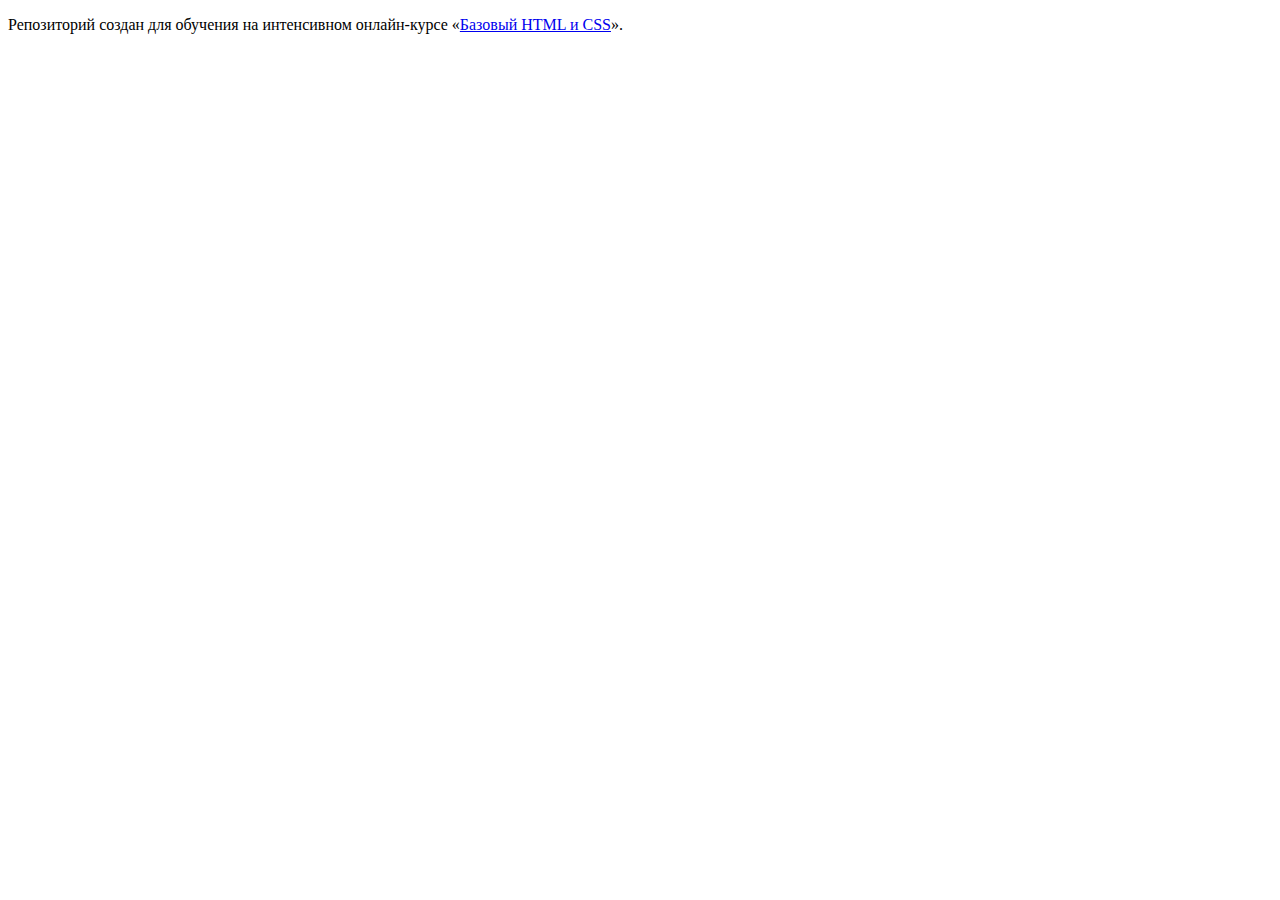
==== index.html @ 6d08044f ":hatching_chick:" ====
<!DOCTYPE html>
<html lang="ru">
  <head>
    <meta charset="utf-8">
    <title>HTML Academy: Барбершоп</title>
  </head>
  <body>

    <p>Репозиторий создан для обучения на интенсивном онлайн‑курсе «<a href="https://htmlacademy.ru/intensive">Базовый HTML и CSS</a>».</p>

  </body>
</html>
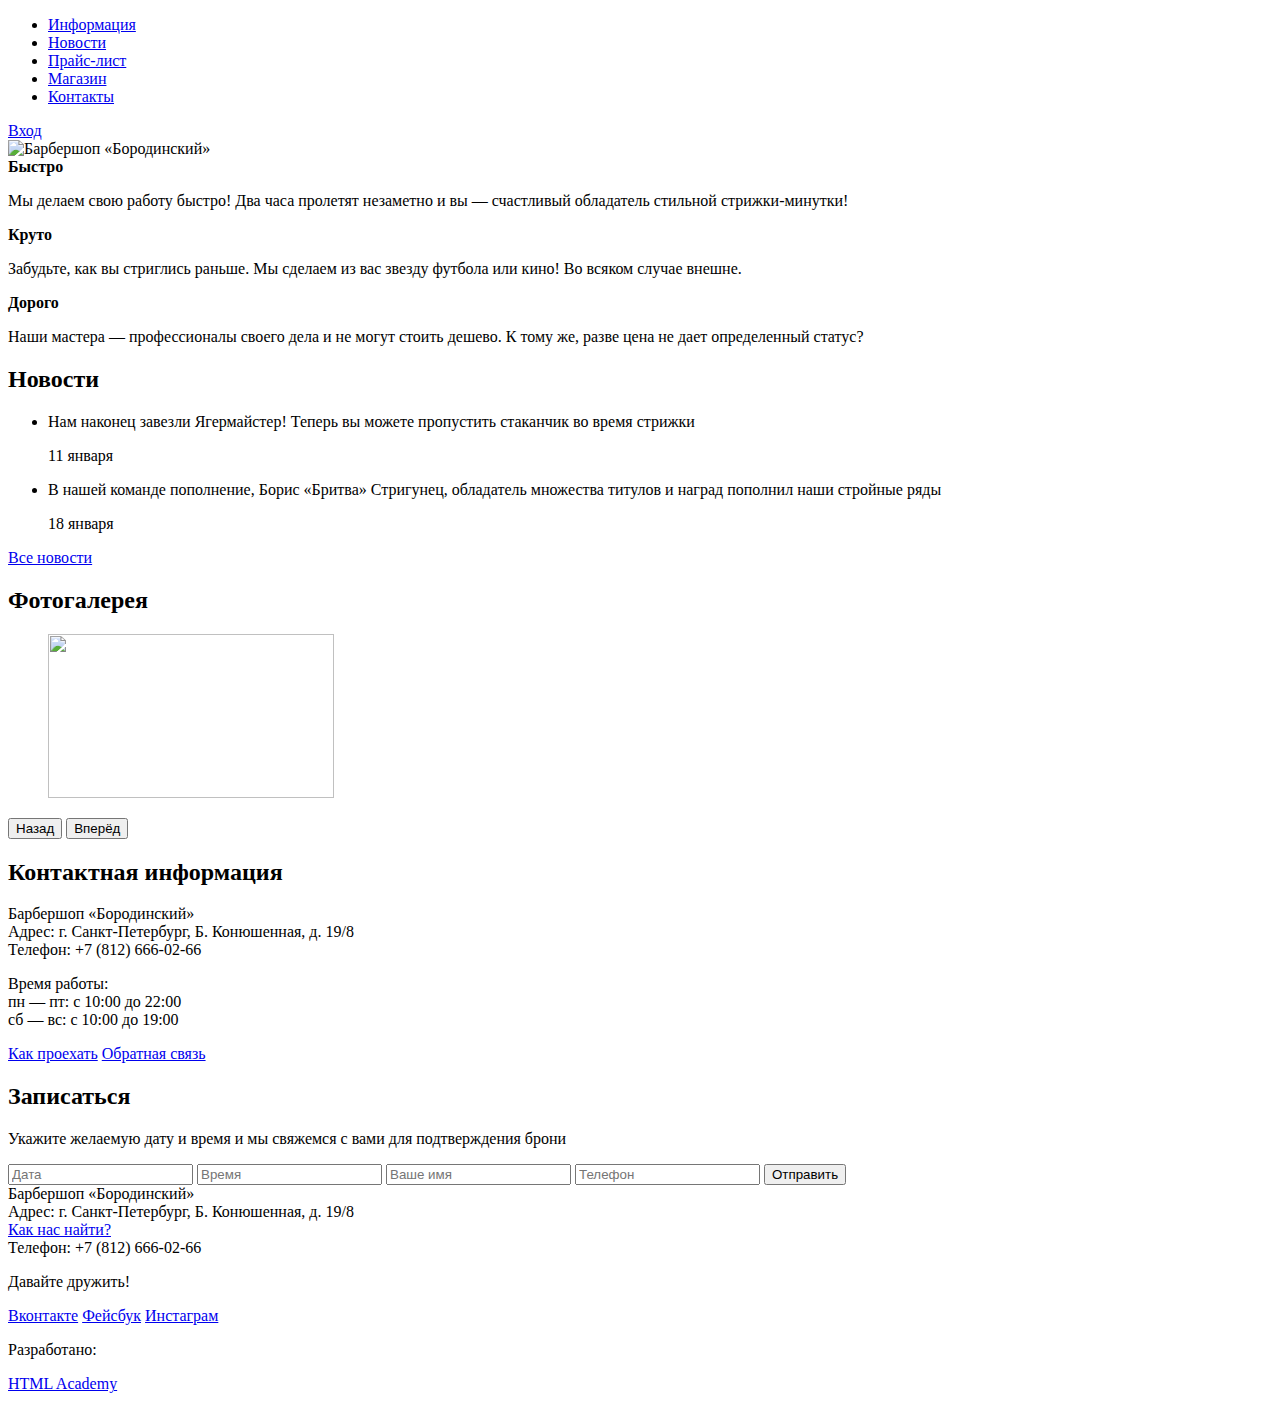
==== commit ec95c3ef: "Вставила код главной страницы" ====
--- a/index.html
+++ b/index.html
@@ -2,11 +2,127 @@
 <html lang="ru">
   <head>
     <meta charset="utf-8">
-    <title>HTML Academy: Барбершоп</title>
+    <title>Барбершоп «Бородинский»</title>
   </head>
   <body>
-
-    <p>Репозиторий создан для обучения на интенсивном онлайн‑курсе «<a href="https://htmlacademy.ru/intensive">Базовый HTML и CSS</a>».</p>
-
+    <header class="main-header">
+      <div class="container">
+        <nav class="main-navigation">
+          <ul>
+            <li>
+              <a href="#">Информация</a>
+            </li>
+            <li>
+              <a href="#">Новости</a>
+            </li>
+            <li>
+              <a href="#">Прайс-лист</a>
+            </li>
+            <li>
+              <a href="#">Магазин</a>
+            </li>
+            <li>
+              <a href="#">Контакты</a>
+            </li>
+          </ul>
+        </nav>
+        <div class="user-block">
+          <a class="login" href="#">Вход</a>
+        </div>
+      </div>
+    </header>
+    <main class="container">
+      <div class="index-logo">
+        <img src="img/index-logo.png" width="368" height="204" alt="Барбершоп «Бородинский»">
+      </div>
+      <section class="features">
+        <div class="features-item">
+          <b class="features-name">Быстро</b>
+          <p>Мы делаем свою работу быстро! Два часа пролетят незаметно и вы — счастливый обладатель стильной стрижки-минутки!</p>
+        </div>
+        <div class="features-item">
+          <b class="features-name">Круто</b>
+          <p>Забудьте, как вы стриглись раньше. Мы сделаем из вас звезду футбола или кино! Во всяком случае внешне.</p>
+        </div>
+        <div class="features-item">
+          <b class="features-name">Дорого</b>
+          <p>Наши мастера — профессионалы своего дела и не могут стоить дешево. К тому же, разве цена не дает определенный статус?</p>
+        </div>
+      </section>
+      <div class="index-content">
+        <div class="index-content-left">
+          <h2 class="index-content-title">Новости</h2>
+          <ul class="news-preview">
+            <li>
+              <p>Нам наконец завезли Ягермайстер! Теперь вы можете пропустить стаканчик во время стрижки</p>
+              <time datetime="2016-01-11">11 января</time>
+            </li>
+            <li>
+              <p>В нашей команде пополнение, Борис «Бритва» Стригунец, обладатель множества титулов и наград пополнил наши стройные ряды</p>
+              <time datetime="2016-01-18">18 января</time>
+            </li>
+          </ul>
+          <a class="btn" href="#">Все новости</a>
+        </div>
+        <div class="index-content-right">
+          <h2 class="index-content-title">Фотогалерея</h2>
+          <div class="gallery">
+            <figure class="gallery-content">
+              <img src="img/photo-1.jpg" width="286" height="164" alt="">
+            </figure>
+            <button class="btn gallery-prev">Назад</button>
+            <button class="btn gallery-next">Вперёд</button>
+          </div>
+        </div>
+      </div>
+      <div class="index-content">
+        <div class="index-content-left">
+          <h2 class="index-content-title">Контактная информация</h2>
+          <p>
+            Барбершоп «Бородинский»<br>
+            Адрес: г. Санкт-Петербург, Б. Конюшенная, д. 19/8<br>
+            Телефон: +7 (812) 666-02-66
+          </p>
+          <p>
+            Время работы:<br>
+            пн — пт: с 10:00 до 22:00<br>
+            сб — вс: с 10:00 до 19:00
+          </p>
+          <a class="btn" href="#">Как проехать</a>
+          <a class="btn" href="#">Обратная связь</a>
+        </div>
+        <div class="index-content-right">
+          <h2 class="index-content-title">Записаться</h2>
+          <p>Укажите желаемую дату и время и мы свяжемся с вами для подтверждения брони</p>
+          <form class="appointment-form" action="https://echo.htmlacademy.ru" method="post">
+            <input type="text" name="date" value="" placeholder="Дата">
+            <input type="text" name="time" value="" placeholder="Время">
+            <input type="text" name="name" value="" placeholder="Ваше имя">
+            <input type="tel" name="phone" value="" placeholder="Телефон">
+            <button class="btn" type="submit">Отправить</button>
+          </form>
+        </div>
+      </div>
+    </main>
+    <footer class="main-footer">
+      <div class="container">
+        <section class="footer-contacts">
+          Барбершоп «Бородинский»<br>
+          Адрес: г. Санкт-Петербург, Б. Конюшенная, д. 19/8<br>
+          <a href="#">Как нас найти?</a><br>
+          Телефон: +7 (812) 666-02-66
+        </section>
+        <section class="footer-social">
+          <p>Давайте дружить!</p>
+          <a class="social-btn social-btn-vk" href="#">Вконтакте</a>
+          <a class="social-btn social-btn-fb" href="#">Фейсбук</a>
+          <a class="social-btn social-btn-inst" href="#">Инстаграм</a>
+        </section>
+        <section class="footer-copyright">
+          <p>Разработано:</p>
+          <a class="btn" href="https://htmlacademy.ru">HTML Academy</a>
+        </section>
+      </div>
+    </footer>
   </body>
-</html>
+</html>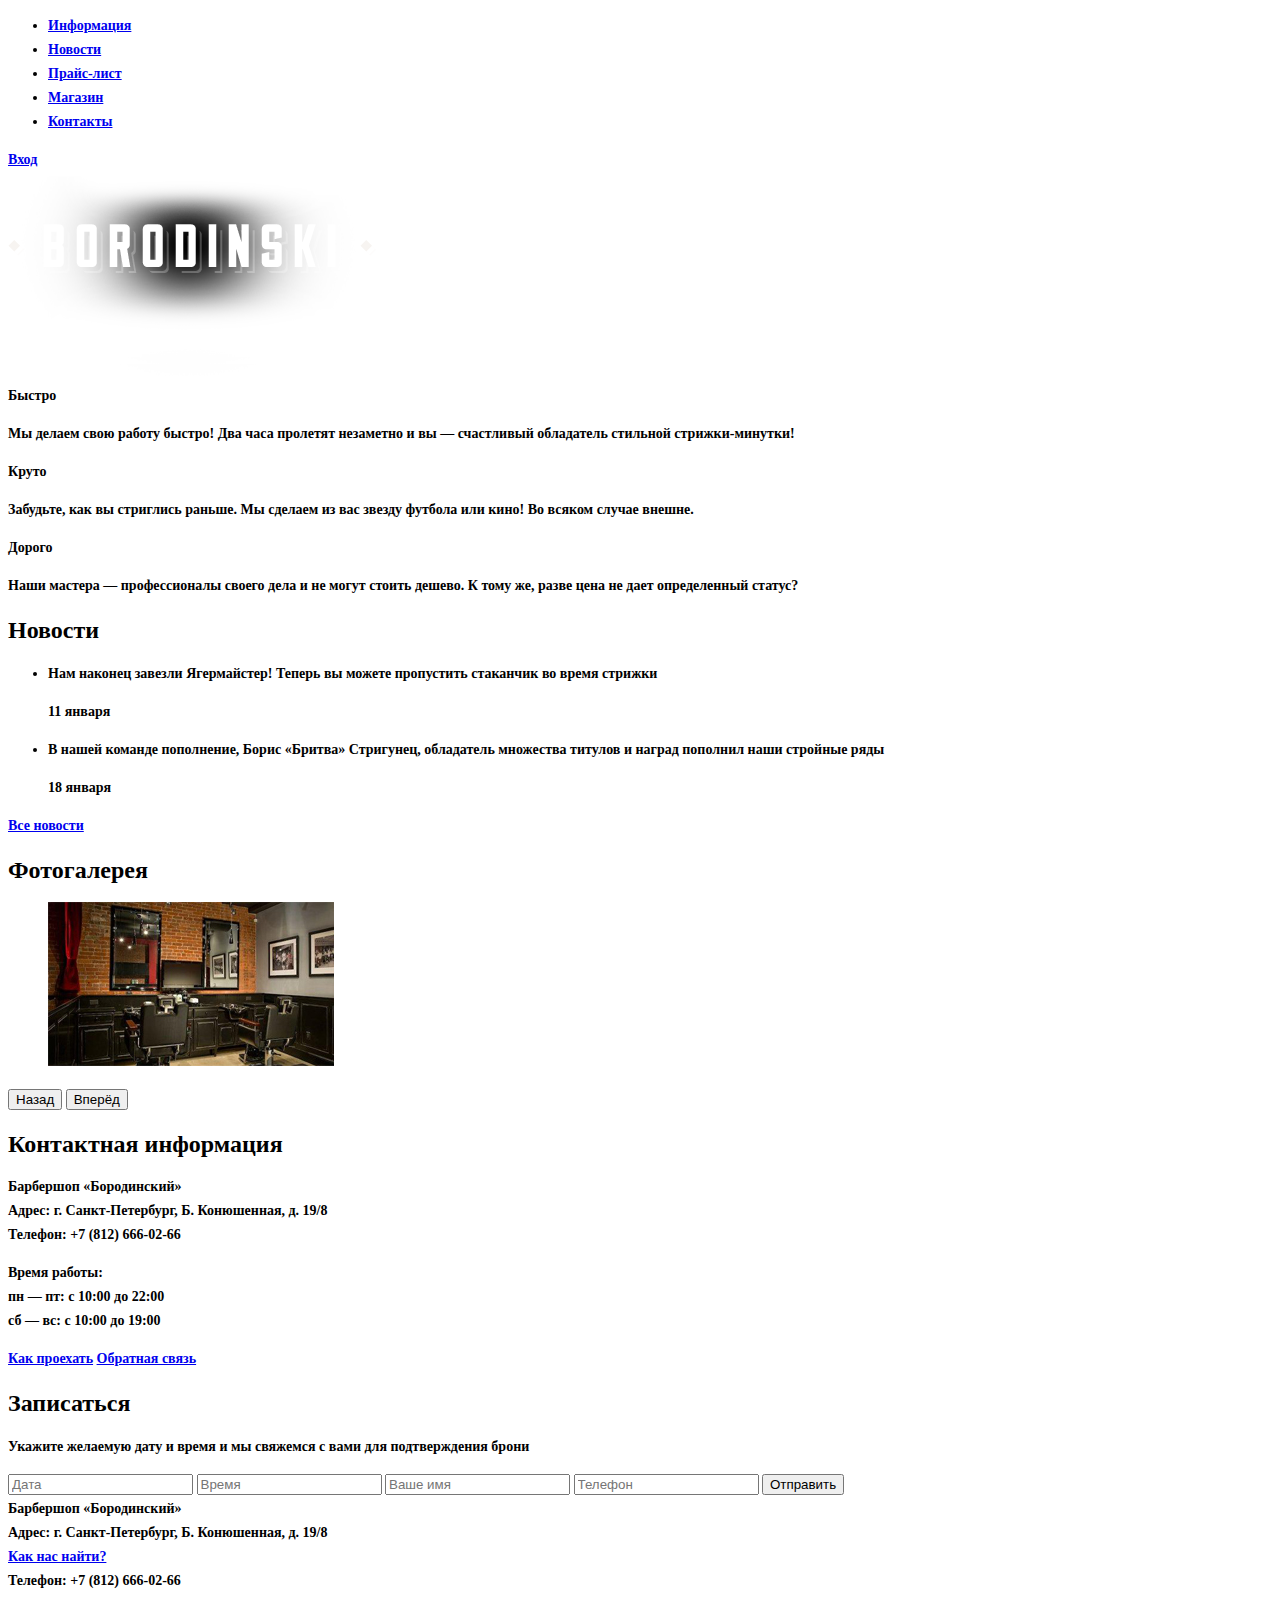
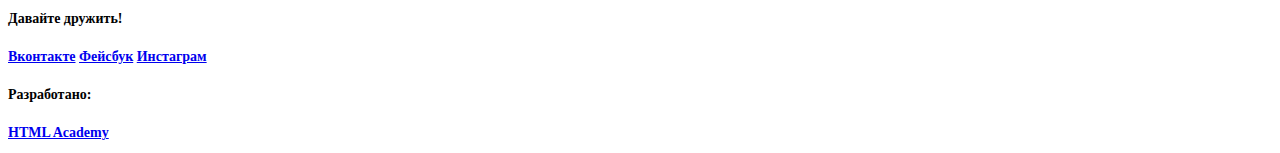
==== commit 6cd9da46: "Добавила графику и подключила css" ====
--- a/index.html
+++ b/index.html
@@ -3,6 +3,7 @@
   <head>
     <meta charset="utf-8">
     <title>Барбершоп «Бородинский»</title>
+    <link href="css/style.css" rel="stylesheet">
   </head>
   <body>
     <header class="main-header">
@@ -33,7 +34,7 @@
     </header>
     <main class="container">
       <div class="index-logo">
-        <img src="img/index-logo.png" width="368" height="204" alt="Барбершоп «Бородинский»">
+        <img src="img/img-index-logo.png" width="368" height="204" alt="Барбершоп «Бородинский»">
       </div>
       <section class="features">
         <div class="features-item">
@@ -68,7 +69,7 @@
           <h2 class="index-content-title">Фотогалерея</h2>
           <div class="gallery">
             <figure class="gallery-content">
-              <img src="img/photo-1.jpg" width="286" height="164" alt="">
+              <img src="img/img-index-gallery.jpg" width="286" height="164" alt="">
             </figure>
             <button class="btn gallery-prev">Назад</button>
             <button class="btn gallery-next">Вперёд</button>
--- a/css/style.css
+++ b/css/style.css
@@ -0,0 +1,15 @@
+body {
+  font-size: 14px;
+  font-family: "PT Sans Narrow Bold";
+  color: #000000;
+  line-height: 24px;
+  font-weight: bold;
+}
+
+h1 {
+  font-size: 30px;
+}
+
+h2 {
+  font-size: 24px;
+}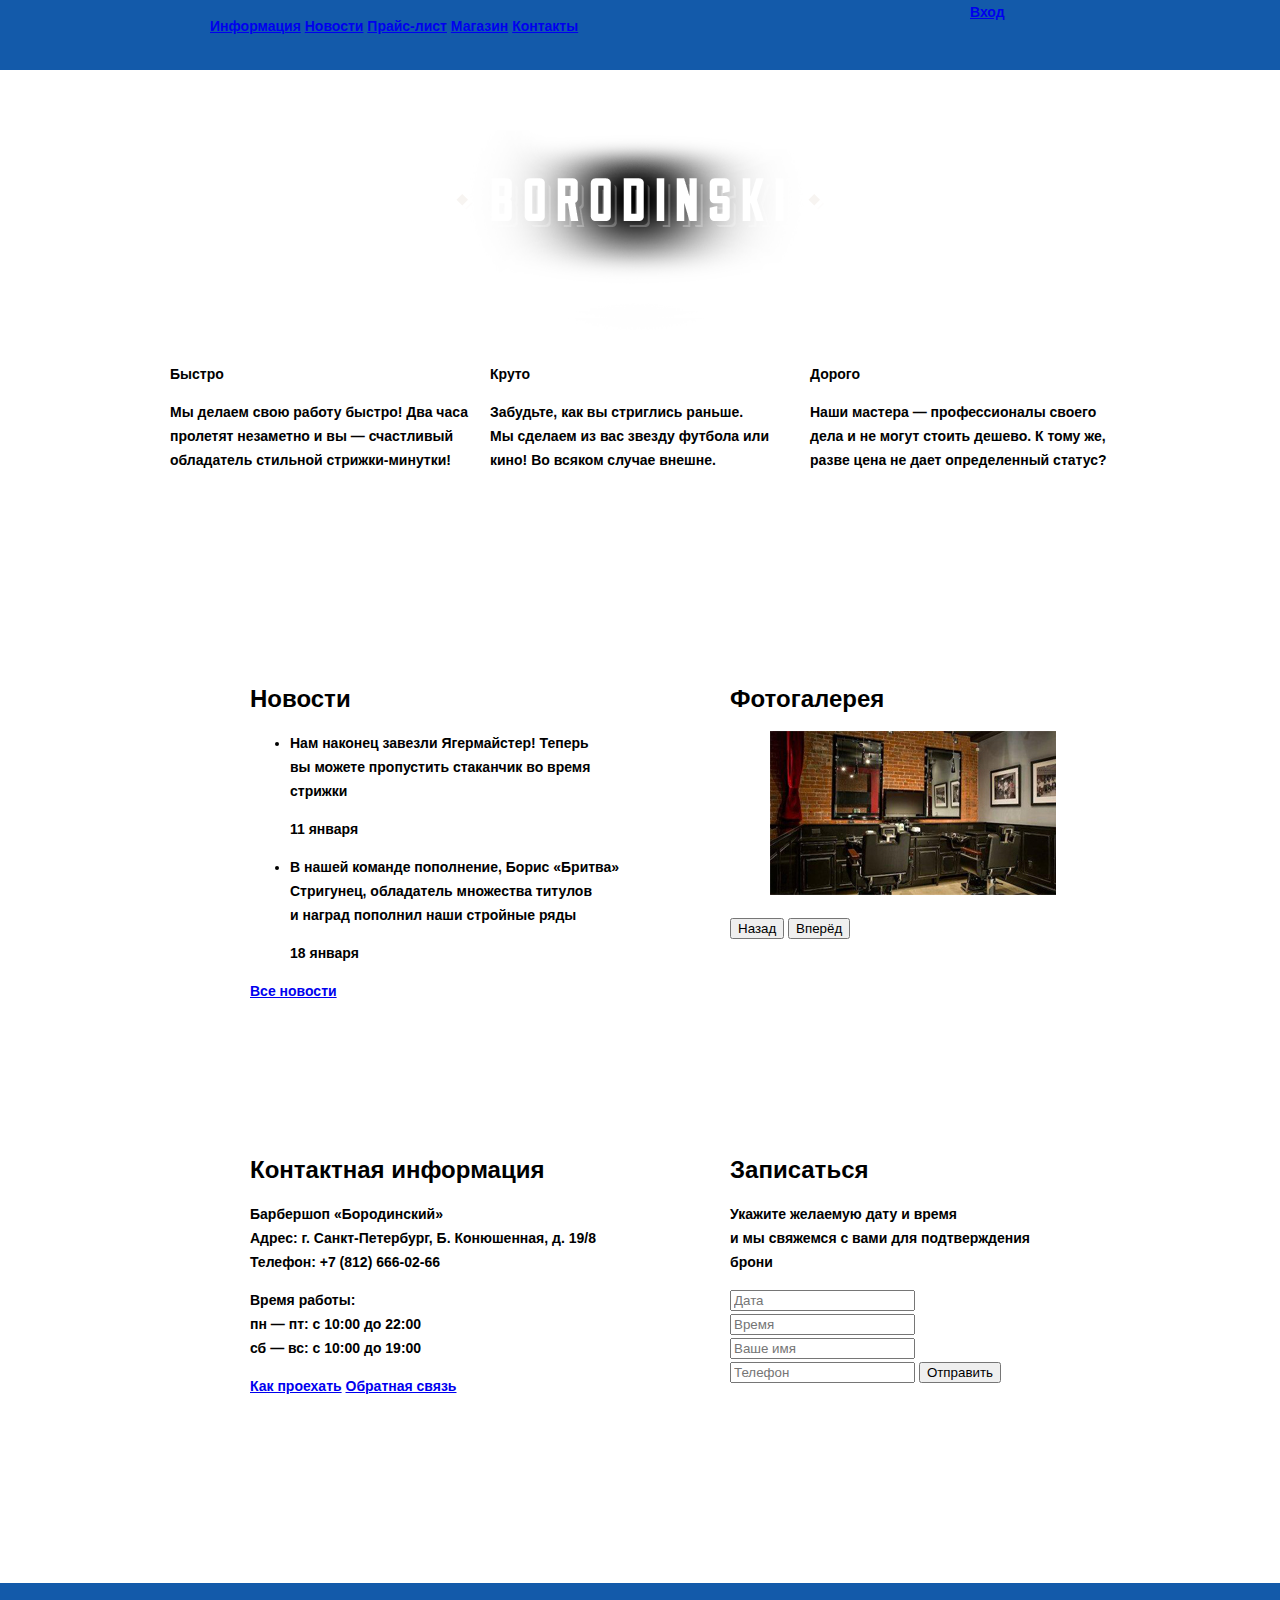
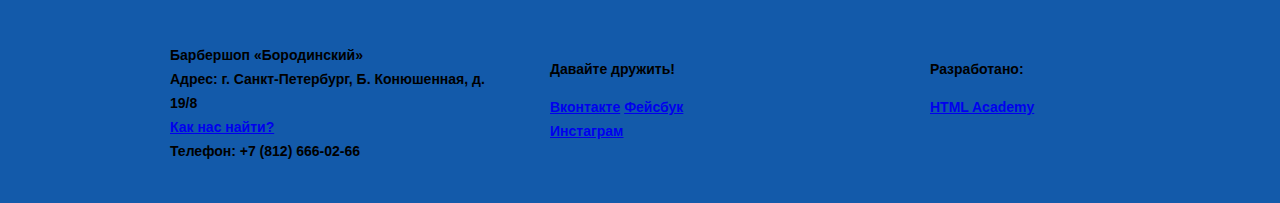
==== commit fab92ddb: "Сделала сетку" ====
--- a/index.html
+++ b/index.html
@@ -7,7 +7,7 @@
   </head>
   <body>
     <header class="main-header">
-      <div class="container">
+      <div class="container clearfix">
         <nav class="main-navigation">
           <ul>
             <li>
@@ -36,7 +36,7 @@
       <div class="index-logo">
         <img src="img/img-index-logo.png" width="368" height="204" alt="Барбершоп «Бородинский»">
       </div>
-      <section class="features">
+      <section class="features clearfix">
         <div class="features-item">
           <b class="features-name">Быстро</b>
           <p>Мы делаем свою работу быстро! Два часа пролетят незаметно и вы — счастливый обладатель стильной стрижки-минутки!</p>
@@ -50,7 +50,7 @@
           <p>Наши мастера — профессионалы своего дела и не могут стоить дешево. К тому же, разве цена не дает определенный статус?</p>
         </div>
       </section>
-      <div class="index-content">
+      <div class="index-content clearfix">
         <div class="index-content-left">
           <h2 class="index-content-title">Новости</h2>
           <ul class="news-preview">
@@ -76,7 +76,7 @@
           </div>
         </div>
       </div>
-      <div class="index-content">
+      <div class="index-content clearfix">
         <div class="index-content-left">
           <h2 class="index-content-title">Контактная информация</h2>
           <p>
@@ -106,7 +106,7 @@
       </div>
     </main>
     <footer class="main-footer">
-      <div class="container">
+      <div class="container clearfix">
         <section class="footer-contacts">
           Барбершоп «Бородинский»<br>
           Адрес: г. Санкт-Петербург, Б. Конюшенная, д. 19/8<br>
--- a/css/style.css
+++ b/css/style.css
@@ -1,6 +1,6 @@
 body {
   font-size: 14px;
-  font-family: "PT Sans Narrow Bold";
+  font-family: "PT Sans Narrow", Arial, Helvetica, sans-serif;
   color: #000000;
   line-height: 24px;
   font-weight: bold;
@@ -8,8 +8,247 @@
 
 h1 {
   font-size: 30px;
+  margin-bottom: 25px;
+  background: #135aaa;
+  line-height: 32px;
 }
 
 h2 {
   font-size: 24px;
+}
+
+html,
+body {
+  min-width: 1122px;/*Откуда это значение*-1122*/
+  min-height: 1160px;/*Почему? - 1750px*/
+  margin: 0;
+  padding: 0;
+}
+
+.clearfix::after {
+  content: "";
+  display: table;
+  clear: both;
+}
+
+.container {
+  width: 940px;
+  margin: 0 auto;
+  padding: 0 10px;
+}
+
+.main-header {
+  margin-bottom: 56px;
+  background: #135aaa;
+}
+
+.main-navigation {
+  float: left;
+  width: 780px;
+
+    /* Только для оформления сетки */
+  min-height: 70px;
+}
+
+.main-navigation li {
+  display: inline-block;
+  vertical-align: top;
+}
+
+.user-block {
+  float: right;
+  width: 140px;
+
+    /* Только для оформления сетки */
+  min-height: 70px;
+}
+
+.index-logo {
+  width: 368px;
+  min-height: 204px;
+  margin-right: auto;
+  margin-left: auto;
+  margin-bottom: 25px;
+}
+
+.features {
+  margin-bottom: 80px;
+}
+
+.features-item {
+  float: left;
+  width: 300px;
+  margin-right: 20px;
+
+  /* Только для оформления сетки */
+  min-height: 175px;
+}
+
+.features-item:last-child {
+  margin-right: 0;
+}
+
+.index-content {
+  margin-bottom: 35px;
+  padding: 50px 80px;
+}
+
+.index-content-left {
+  float: left;
+  width: 380px;
+
+  /* Только для оформления сетки */
+  min-height: 330px;
+}
+
+.index-content-right {
+  float: right;
+  width: 300px;
+
+  /* Только для оформления сетки */
+  min-height: 330px;
+}
+
+.main-footer,
+.footer {
+  margin-top: 65px; /*?*/
+  padding-top: 60px;
+  padding-bottom: 40px;
+  background: #135aaa;
+}
+
+.footer {
+  margin-top: 50px;
+}
+
+.footer-contacts {
+  float: left;
+  width: 320px;
+  margin-right: 60px;
+
+  /* Только для оформления сетки */
+  min-height: 90px;
+}
+
+.footer-social {
+  float: left;
+  width: 180px;
+
+  /* Только для оформления сетки */
+  min-height: 90px;
+}
+
+.footer-copyright {
+  float: right;
+  width: 180px;
+
+  /* Только для оформления сетки */
+  min-height: 90px;
+}
+
+.catalog-filter {
+  float: left;
+  width: 220px;
+  margin-right: 20px;
+  background: #a3c3e6;
+
+  /* Только для оформления сетки */
+  min-height: 590px;
+}
+
+.catalog  {
+  float:right;
+  width: 700px;
+  background: #a3c3e6;
+
+  /* Только для оформления сетки */
+  min-height: 590px;
+}
+
+.catalog-item {
+  float:left;
+  width: 220px;
+  margin-right: 20px;
+  margin-bottom: 20px;
+  background: #135aaa;
+
+  /* Только для оформления сетки */
+  min-height: 287px;
+}
+
+.catalog-item:nth-child(3n) {
+  margin-right: 0;
+}
+
+.catalog-item:nth-child(4),
+.catalog-item:nth-child(5),
+.catalog-item:nth-child(6) {
+  margin-bottom: 45px;
+}
+
+.paginator {
+  background: #135aaa;
+  clear:both;
+  margin-left:240px;
+}
+
+.breadcrumbs  {
+  margin-bottom: 55px;
+  width: 630px;
+  background: #135aaa;
+
+  /* Только для оформления сетки */
+  min-height: 16px;
+}
+
+.breadcrumbs  li {
+  display: inline-block;
+}
+
+.item-gallery {
+  float:left;
+  width: 460px;
+  background: #135aaa;
+  margin-right: 80px;
+
+  /* Только для оформления сетки */
+  min-height: 670px;
+}
+
+.item-information {
+  float:right;
+  width: 400px;
+  background: #135aaa;
+
+  /* Только для оформления сетки */
+  min-height: 670px;
+}
+
+.gallery-main {
+  margin-bottom: 10px;
+}
+
+.gallery-image {
+    float:left;
+    width: 140px;
+    margin-right: 20px;
+}
+
+.gallery-image:last-child {
+    margin-right: 0px;
+}
+
+.item-availability,
+.item-article  {
+  float: left;
+  width: 180px;
+  margin-right: 40px;
+  margin-bottom: 40px;
+  margin-top: 24px;
+  min-height: 16px;
+  background: #e9d3c0;
+}
+
+.item-article {
+  margin-right: 0px;
 }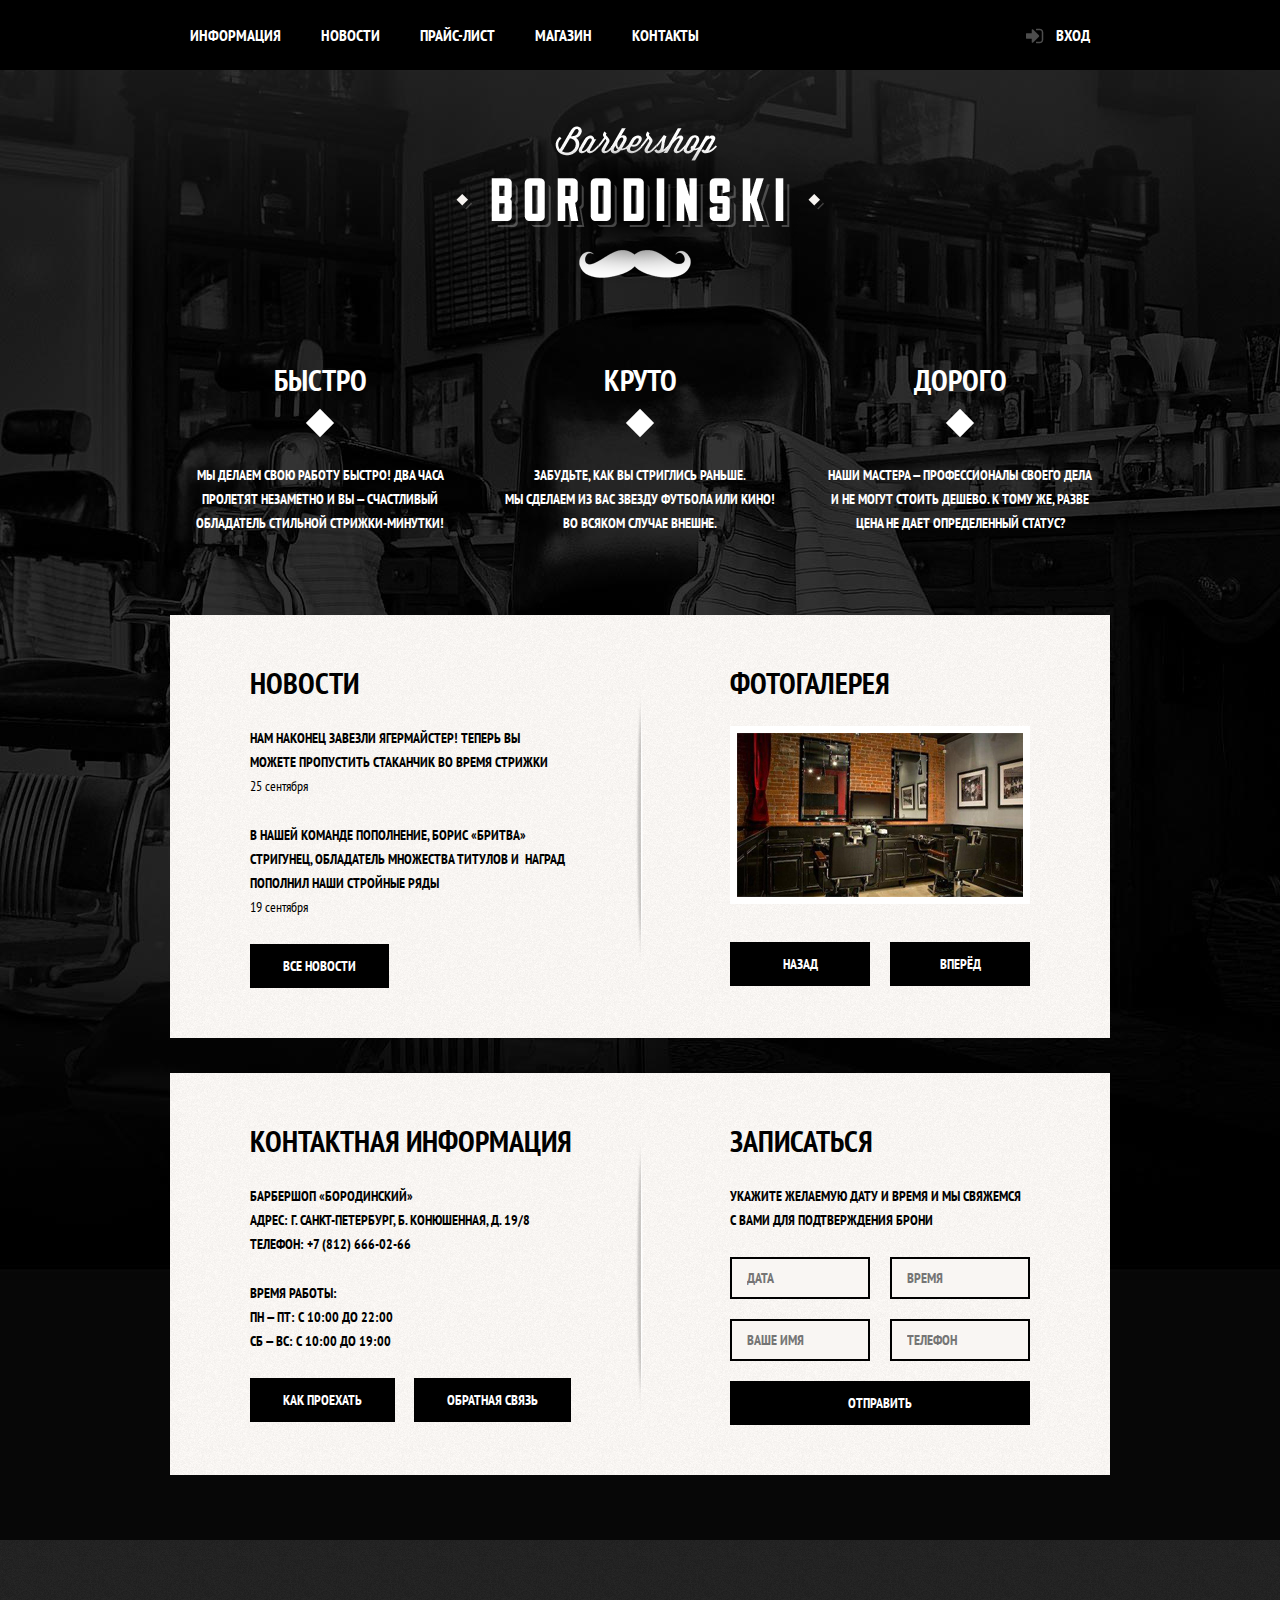
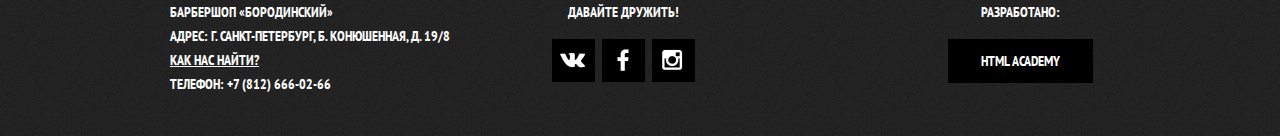
==== commit 924b9898: "Сверстала декоративные элементы" ====
--- a/index.html
+++ b/index.html
@@ -3,9 +3,11 @@
   <head>
     <meta charset="utf-8">
     <title>Барбершоп «Бородинский»</title>
-    <link href="css/style.css" rel="stylesheet">
+    <link rel="stylesheet" href="css/normalize.css">
+    <link rel="stylesheet" href="css/style.css">
+    <link rel="stylesheet" href="https://fonts.googleapis.com/css?family=PT+Sans+Narrow:400,700&amp;subset=latin,cyrillic">
   </head>
-  <body>
+  <body class="index-body">
     <header class="main-header">
       <div class="container clearfix">
         <nav class="main-navigation">
@@ -55,12 +57,13 @@
           <h2 class="index-content-title">Новости</h2>
           <ul class="news-preview">
             <li>
-              <p>Нам наконец завезли Ягермайстер! Теперь вы можете пропустить стаканчик во время стрижки</p>
-              <time datetime="2016-01-11">11 января</time>
+              <p>Нам наконец завезли Ягермайстер! Теперь вы  можете пропустить стаканчик во время стрижки</p>
+              <time datetime="2016-09-25">25 сентября</time>
+              </p>
             </li>
             <li>
-              <p>В нашей команде пополнение, Борис «Бритва» Стригунец, обладатель множества титулов и наград пополнил наши стройные ряды</p>
-              <time datetime="2016-01-18">18 января</time>
+              <p>В нашей команде пополнение, Борис «Бритва» Стригунец, обладатель множества титулов и   наград пополнил наши стройные ряды</p>
+              <time datetime="2016-09-19">19 сентября</time>
             </li>
           </ul>
           <a class="btn" href="#">Все новости</a>
--- a/css/style.css
+++ b/css/style.css
@@ -1,28 +1,21 @@
+/* Оформление главной страницы*/
 body {
   font-size: 14px;
   font-family: "PT Sans Narrow", Arial, Helvetica, sans-serif;
   color: #000000;
   line-height: 24px;
-  font-weight: bold;
-}
-
-h1 {
-  font-size: 30px;
-  margin-bottom: 25px;
-  background: #135aaa;
-  line-height: 32px;
-}
-
-h2 {
-  font-size: 24px;
-}
-
-html,
-body {
-  min-width: 1122px;/*Откуда это значение*-1122*/
-  min-height: 1160px;/*Почему? - 1750px*/
-  margin: 0;
-  padding: 0;
+  font-weight: 700;
+  min-width: 960px;
+  text-transform: uppercase;
+  color: #ffffff;
+}
+
+.index-body {
+  background: #000000 url("../img/bg-index.jpg") no-repeat center top;
+}
+
+.other-body {
+  background: #f8f5f2 url("../img/bg-index-content.png") repeat;
 }
 
 .clearfix::after {
@@ -39,36 +32,106 @@
 
 .main-header {
   margin-bottom: 56px;
-  background: #135aaa;
-}
-
-.main-navigation {
+  color: #ffffff;
+  background-color: #000000;
+}
+
+.main-navigation a,
+.navigation a {
+  display: block;
+  padding: 25px 20px;
+  color: #ffffff;
+  text-decoration: none;
+}
+
+.main-navigation a:hover,
+.navigation a:hover {
+  background: #242424;
+}
+
+.active-page {
+  position: relative;
+}
+
+.active-page::after {
+  content: "";
+  position: absolute;
+  width: 58px;
+  height: 4px;
+  background: #ffffff;
+  bottom: 0;
+  left: 20%;
+ }
+
+.main-navigation ul,
+.navigation ul {
+  margin: 0;
+  padding: 0;
+  list-style: none;
+  font-size: 0;
+}
+
+.main-navigation,
+.navigation  {
   float: left;
   width: 780px;
-
-    /* Только для оформления сетки */
-  min-height: 70px;
-}
-
-.main-navigation li {
+}
+
+.main-navigation li,
+.navigation li {
   display: inline-block;
   vertical-align: top;
+  font-size: 16px;
+  line-height: 20px;
 }
 
 .user-block {
   float: right;
-  width: 140px;
-
-    /* Только для оформления сетки */
-  min-height: 70px;
+  max-width: 140px;
+}
+
+.login {
+  position: relative;
+  display: inline-block;
+  vertical-align: top;
+  padding: 25px 20px;
+  padding-left: 50px;
+  font-size: 16px;
+  line-height: 20px;
+  color: #ffffff;
+  text-decoration: none;
+}
+
+.login:hover {
+  background-color: #242424;
+}
+
+.login::before {
+  content: "";
+  position: absolute;
+  top: 28px;
+  left: 20px;
+  width: 18px;
+  height: 18px;
+  background: transparent url("../img/sprite.png") no-repeat;
+  background-position: -10px -280px;
+  opacity: 0.3;
+}
+
+.login:hover::before {
+  opacity: 1;
 }
 
 .index-logo {
   width: 368px;
   min-height: 204px;
-  margin-right: auto;
-  margin-left: auto;
+  margin: 0 auto;
   margin-bottom: 25px;
+}
+
+.index-logo img {
+  width: 368px;
+  height: 204px;
 }
 
 .features {
@@ -79,176 +142,654 @@
   float: left;
   width: 300px;
   margin-right: 20px;
-
-  /* Только для оформления сетки */
-  min-height: 175px;
+  text-align: center;
+}
+
+.features-name {
+  font-size: 30px;
+  line-height: 36px;
+  display: block;
+  margin-bottom: 30px;
+  padding-bottom: 35px;
+  position: relative;
+}
+
+.features-name::after {
+  content: "";
+  display: block;
+  width: 20px;
+  height: 20px;
+  background-color: #ffffff;
+  position: absolute;
+  bottom: 0;
+  left: 50%;
+  margin-left: -10px;
+  transform: rotate(45deg);
 }
 
 .features-item:last-child {
   margin-right: 0;
+}
+
+.features-item p {
+  margin: 10px;
+  margin-bottom: 0;
 }
 
 .index-content {
   margin-bottom: 35px;
   padding: 50px 80px;
+  background: url("../img/img-index-conrentshadow.png") no-repeat center,
+  #fcf9f6 url("../img/bg-index-content.png") repeat;
+  color: #000000;
 }
 
 .index-content-left {
   float: left;
   width: 380px;
-
-  /* Только для оформления сетки */
-  min-height: 330px;
 }
 
 .index-content-right {
   float: right;
   width: 300px;
-
-  /* Только для оформления сетки */
-  min-height: 330px;
+}
+
+.index-content-title {
+  font-size: 30px;
+  line-height: 36px;
+  margin: 0;
+  margin-bottom: 25px;
+}
+
+.index-content p {
+  margin: 0;
+  margin-bottom: 25px;
+}
+
+.news-preview {
+  margin: 0;
+  padding: 0;
+  padding-right: 63px;
+  list-style: none;
+}
+
+.news-preview li {
+  margin-bottom: 25px;
+}
+
+.news-preview p {
+  margin-bottom: 0;
+}
+
+.news-preview time {
+  text-transform: none;
+  font-weight: 400;
+}
+
+.btn {
+  background-color: #000000;
+  border: none;
+  outline: none;
+  cursor: pointer;
+  text-transform: uppercase;
+  text-decoration: none;
+  font-weight: 700;
+  font-size: 14px;
+  line-height: 24px;
+  font-family: "PT Sans Narrow", "Arial", sans-serif;
+  color: #ffffff;
+  display: inline-block;
+  vertical-align: top;
+  text-align: center;
+  padding: 10px 33px;
+  margin-right: 16px;
+}
+
+.btn:hover,
+.btn:active {
+  background-color: #663d15;
+}
+
+.btn:disabled {
+  cursor: default;
+  opacity: 0.5;
+}
+
+.btn:disabled:hover {
+  background-color: #000000;
+}
+
+.gallery {
+  position: relative;
+  height: 260px;
+}
+
+.gallery-content {
+  height: 164px;
+  margin: 0;
+  border: 7px solid #ffffff;
+  background-color: #cccccc;
+}
+
+.gallery-content img {
+  width: 286px;
+  height: 164px;
+}
+
+.gallery .btn {
+  position: absolute;
+  bottom: 0;
+
+  width: 140px;
+  margin: 0;
+}
+
+.gallery-prev {
+  left: 0;
+}
+
+.gallery-next {
+  right: 0;
+}
+
+.appointment-form input {
+  background-color: #f9f6f3;
+  border: 2px solid #000000;
+  outline: none;
+  font-size: 14px;
+  line-height: 24px;
+  font: inherit;
+  color: inherit;
+  text-transform: inherit;
+  width: 106px;
+  padding: 7px 15px;
+  float: left;
+  margin-right: 20px;
+  margin-bottom: 20px;
+}
+
+.appointment-form input:focus {
+  border: 2px solid #663d15;
+}
+
+.appointment-form input:nth-child(2n) {
+  margin-right: 0;
+}
+
+.appointment-form .btn {
+  clear: both;
+  width: 100%;
 }
 
 .main-footer,
 .footer {
-  margin-top: 65px; /*?*/
+  margin-top: 65px;
   padding-top: 60px;
   padding-bottom: 40px;
-  background: #135aaa;
-}
-
-.footer {
-  margin-top: 50px;
+  background: #000000 url("../img/bg-footer.jpg") repeat;
+  color: #ffffff;
 }
 
 .footer-contacts {
   float: left;
   width: 320px;
   margin-right: 60px;
-
-  /* Только для оформления сетки */
-  min-height: 90px;
+}
+
+.footer-contacts a {
+  color: #ffffff;
 }
 
 .footer-social {
   float: left;
-  width: 180px;
-
-  /* Только для оформления сетки */
-  min-height: 90px;
+  max-width: 180px;
+  text-align: center;
 }
 
 .footer-copyright {
+  text-align: center;
   float: right;
   width: 180px;
-
-  /* Только для оформления сетки */
-  min-height: 90px;
-}
+}
+
+.footer-copyright p {
+  margin: 0;
+  margin-bottom: 15px;
+}
+
+.footer-copyright .btn {
+  margin-right: 0;
+}
+
+.footer-copyright .btn:hover {
+  color: #000000;
+
+  background-color: #ffffff;
+}
+
+.footer-social p {
+  margin: 0;
+  margin-bottom: 15px;
+}
+
+.social-btn {
+  display: inline-block;
+  width: 43px;
+  height: 43px;
+  margin: 0 2px;
+
+  font-size: 0;
+  vertical-align: top;
+  text-decoration: none;
+
+  background: #000000 url("../img/sprite.png") no-repeat center;
+
+  transition:
+  background-position 0.5s,
+  background-color 0.5s;
+}
+
+.social-btn:hover {
+  background-color: #ffffff;
+}
+
+.social-btn-vk {
+  background-position: -2px -195px;
+}
+
+.social-btn-fb {
+  background-position: 5px -32px;
+}
+
+.social-btn-inst {
+  background-position: 0px -116px;
+}
+
+.social-btn-vk:hover {
+  background-position: -2px -230px;
+}
+
+.social-btn-fb:hover {
+  background-position: 5px -75px;
+}
+
+.social-btn-inst:hover {
+  background-position: 0px -157px;
+}
+/* Оформление страницы barbershop-item*/
+
+.main-header img {
+  width: 111px;
+  height: 24px;
+  float:left;
+  padding-left: 20px;
+  padding-top: 20px;
+  padding-bottom: 25px;
+  padding-left: 10px;
+  margin-right: 20px;
+  background: #000000;
+
+}
+
+.navigation {
+   width: 620px;
+}
+
+h1 {
+  font-size: 30px;
+  margin-bottom: 25px;
+  color: #000000;
+  line-height: 32px;
+}
+
+h2 {
+  font-size: 24px;
+}
+
+
+.breadcrumbs  {
+  color: #000000;
+  margin: 0;
+  padding: 0;
+  list-style: none;
+  margin-bottom: 55px;
+}
+
+.breadcrumbs li {
+  display: inline-block;
+  vertical-align: top;
+}
+
+
+.breadcrumbs a {
+  display: block;
+  color: #000000;
+  text-decoration: none;
+  padding-right: 40px;
+  position: relative;
+}
+
+.breadcrumbs a::after {
+  content: "";
+  display: block;
+  width: 10px;
+  height: 10px;
+  background-color: #000000;
+  position: absolute;
+  right: 0;
+  bottom: 30%;
+  margin-right: 15px;
+  transform: rotate(45deg);
+}
+
+.active-item {
+  color: #aba9a7;
+}
+
+.item-gallery {
+  float:left;
+  width: 460px;
+  padding: 0px;
+}
+
+.item-information {
+  float:right;
+  width: 400px;
+  color: #000000;
+  position: relative;
+}
+
+.gallery-main {
+  margin-bottom: 20px;
+  width: 460px;
+  height: 500px;
+  box-shadow: 0 0 15px 3px rgba(0, 0, 0, 0.2);
+}
+
+.gallery-other {
+  font-size: 0px;
+}
+
+.gallery-image {
+  width: 140px;
+  margin-right: 20px;
+  margin-bottom: 0px;
+  box-shadow: 0 0 15px 3px rgba(0, 0, 0, 0.2);
+}
+
+.gallery-image:last-child {
+    margin-right: 0px;
+}
+
+.item-information .item-price {
+  padding: 0;
+  padding-left: 10px;
+  margin-bottom: 55px;
+}
+
+.item-availability {
+  width: 180px;
+  margin-bottom: 30px;
+  margin-top: 20px;
+  padding-left: 10px;
+}
+
+.item-article {
+  position: absolute;
+  top: 20px;
+  right:0;
+  color: #aeaeae;
+}
+
+.item-information h2,
+.item-information p {
+  padding-left: 10px;
+  padding-right: 10px;
+  margin-bottom: 30px;
+}
+
+.item-information ul {
+  list-style: none;
+  font-size: 0;
+  margin: 0;
+  padding: 0;
+}
+
+.item-information li {
+  font-size: 14px;
+  font-family: "PT Sans Narrow", Arial, Helvetica, sans-serif;
+  color: #000000;
+  line-height: 24px;
+  font-weight: 700;
+  margin-bottom: 5px;
+  padding-left: 30px;
+  position: relative;
+}
+
+.item-information li::before {
+  content: "";
+  width: 10px;
+  height: 10px;
+  background: #000000;
+  position: absolute;
+  left: 10px;
+  top: 5px;
+  transform: rotate(45deg);
+}
+
+.footer {
+  margin-top: 50px;
+}
+
+/* Оформление страницы barbershop-shop*/
 
 .catalog-filter {
   float: left;
   width: 220px;
   margin-right: 20px;
-  background: #a3c3e6;
-
-  /* Только для оформления сетки */
-  min-height: 590px;
+  color: #000000;
 }
 
 .catalog  {
   float:right;
   width: 700px;
-  background: #a3c3e6;
-
-  /* Только для оформления сетки */
-  min-height: 590px;
+  font-size: 0px;
+  line-height: normal;
 }
 
 .catalog-item {
-  float:left;
+  display: inline-block;
+  vertical-align: top;
   width: 220px;
   margin-right: 20px;
   margin-bottom: 20px;
-  background: #135aaa;
-
-  /* Только для оформления сетки */
-  min-height: 287px;
+  background: #ffffff;
+  font-size: 0px;
+  box-shadow: 0 0 15px 3px rgba(0, 0, 0, 0.2);
 }
 
 .catalog-item:nth-child(3n) {
-  margin-right: 0;
-}
-
-.catalog-item:nth-child(4),
-.catalog-item:nth-child(5),
-.catalog-item:nth-child(6) {
-  margin-bottom: 45px;
+   margin-right: 0px;
+ }
+
+.catalog-image {
+  font-size: 0px;
+  margin:0;
+  padding: 0;
+  width: 220px;
+  height: 165px;
+}
+
+.catalog-title {
+  text-decoration: none;
+  color: #000000;
+  margin-left:15px;
+  margin-top: 15px;
+  font-weight: 700;
+  font-size: 14px;
+  font-family: "PT Sans Narrow", "Arial", sans-serif;
+  display: inline-block;
+  line-height: 18px;
+}
+
+.item-price {
+  padding:15px;
+  font-size: 0px;
+}
+
+ .price {
+  background-color: #e5e5e5;
+  text-transform: uppercase;
+  text-decoration: none;
+  font-weight: 700;
+  font-size: 14px;
+  line-height: 24px;
+  font-family: "PT Sans Narrow", "Arial", sans-serif;
+  color: #000000;
+  display: inline-block;
+  vertical-align:top;
+  text-align: center;
+  padding: 10px 0;
+  width: 110px;
+}
+
+.buy {
+  margin-right: 0px;
+  padding: 10px 19px;
 }
 
 .paginator {
-  background: #135aaa;
-  clear:both;
-  margin-left:240px;
-}
-
-.breadcrumbs  {
-  margin-bottom: 55px;
-  width: 630px;
-  background: #135aaa;
-
-  /* Только для оформления сетки */
-  min-height: 16px;
-}
-
-.breadcrumbs  li {
-  display: inline-block;
-}
-
-.item-gallery {
-  float:left;
-  width: 460px;
-  background: #135aaa;
-  margin-right: 80px;
-
-  /* Только для оформления сетки */
-  min-height: 670px;
-}
-
-.item-information {
-  float:right;
-  width: 400px;
-  background: #135aaa;
-
-  /* Только для оформления сетки */
-  min-height: 670px;
-}
-
-.gallery-main {
+  margin-top: 25px;
+  margin-bottom: 0px;
+  font-size: 14px;
+}
+
+.paginator a {
+  display: inline-block;
+  background: #000000;
+  color: #ffffff;
+  padding: 10px 16px;
+  font-weight: 700;
+  font-size: 14px;
+  line-height: 24px;
+  font-family: "PT Sans Narrow", "Arial", sans-serif;
+  text-decoration: none;
+  margin-right: 5px;
+}
+
+.paginator a.current-page {
+  background: #ffffff;
+  color: #000000;
+}
+
+.paginator a:hover {
+  background-color: #663d15
+}
+
+.paginator a.current-page:hover {
+  background: #ffffff;
+}
+fieldset {
+  margin-bottom: 30px;
+  border:none;
+}
+
+legend {
+  font-size: 24px;
+  line-height: 29px;
+  margin-bottom: 25px;
+
+}
+
+input[type="checkbox"] {
+  display: none;
+}
+
+input[type="checkbox"] + label {
+  display: block;
+  padding-left: 40px;
+  line-height: 24px;
   margin-bottom: 10px;
-}
-
-.gallery-image {
-    float:left;
-    width: 140px;
-    margin-right: 20px;
-}
-
-.gallery-image:last-child {
-    margin-right: 0px;
-}
-
-.item-availability,
-.item-article  {
-  float: left;
-  width: 180px;
-  margin-right: 40px;
-  margin-bottom: 40px;
-  margin-top: 24px;
-  min-height: 16px;
-  background: #e9d3c0;
-}
-
-.item-article {
-  margin-right: 0px;
-}+  position: relative;
+  cursor: pointer;
+}
+
+input[type="radio"] {
+  display: none;
+}
+
+input[type="radio"] + label {
+  display: block;
+  padding-left: 40px;
+  line-height: 24px;
+  margin-bottom: 10px;
+  position: relative;
+  cursor: pointer;
+}
+
+input[type="checkbox"] + label::before {
+  content: "";
+  display: block;
+  width: 16px;
+  height: 16px;
+  border: 2px solid #000000;
+  background: #f8f5f2 ;
+  position: absolute;
+  top:0;
+  left: 0;
+ }
+
+input[type="checkbox"]:checked + label::after {
+  content: "";
+  display: block;
+  width: 12px;
+  height: 12px;
+  background: #000000 ;
+  position: absolute;
+  top: 4px;
+  left: 4px;
+  background: url("../img/sprite.png") no-repeat;
+  background-position: -10px -10px;
+}
+
+
+input[type="radio"] + label::before {
+  content: "";
+  display: block;
+  width: 16px;
+  height: 16px;
+  border-radius: 50%;
+  border: 2px solid #000000;
+  background: #f8f5f2;
+  position: absolute;
+  top:0;
+  left: 0;
+ }
+
+input[type="radio"]:checked + label::after {
+  content: "";
+  display: block;
+  width: 8px;
+  height: 8px;
+  background: #000000;
+  border-radius: 50%;
+  position: absolute;
+  top: 6px;
+  left: 6px;
+}
+
+input[type="checkbox"] + label:hover {
+  color: #663d15;
+ }
+
+input[type="radio"] + label:hover {
+  color: #663d15;
+ }
+
+ input[type="checkbox"] + label:disabled:hover {
+  color: #807f7d;
+ }
+
+ input[type="radio"] + label:disabled:hover {
+  color: #807f7d;
+ }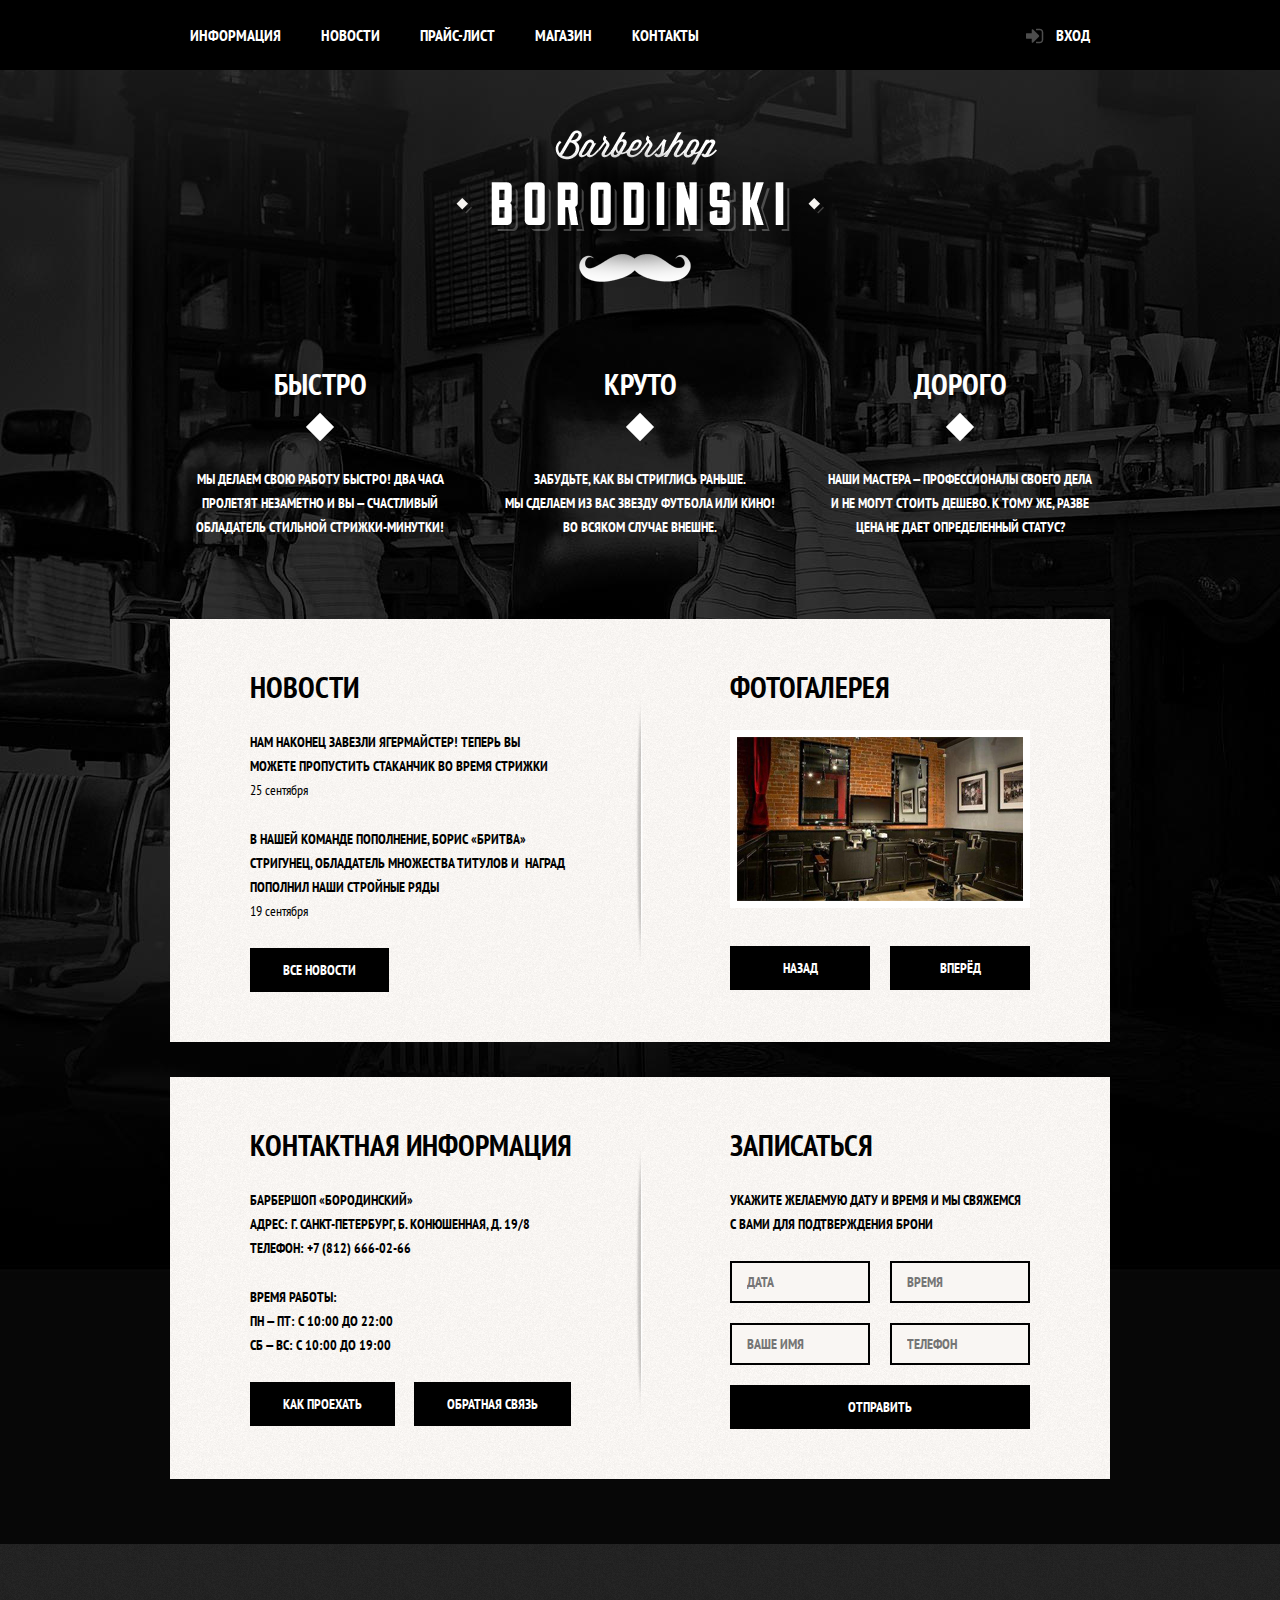
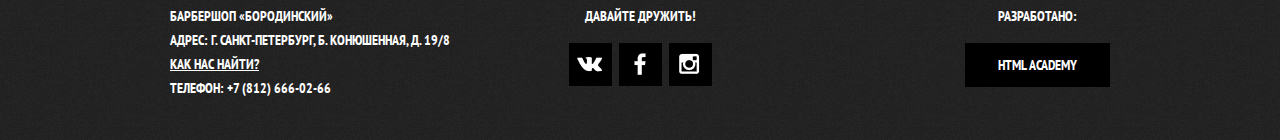
==== commit 71910cf1: "Поправила с учетом комментариев" ====
--- a/index.html
+++ b/index.html
@@ -19,7 +19,7 @@
               <a href="#">Новости</a>
             </li>
             <li>
-              <a href="#">Прайс-лист</a>
+              <a href="price-list.html">Прайс-лист</a>
             </li>
             <li>
               <a href="#">Магазин</a>
--- a/css/style.css
+++ b/css/style.css
@@ -1,5 +1,7 @@
 /* Оформление главной страницы*/
 body {
+  min-width: 960px;
+
   font-size: 14px;
   font-family: "PT Sans Narrow", Arial, Helvetica, sans-serif;
   color: #000000;
@@ -7,7 +9,6 @@
   font-weight: 700;
   min-width: 960px;
   text-transform: uppercase;
-  color: #ffffff;
 }
 
 .index-body {
@@ -31,44 +32,11 @@
 }
 
 .main-header {
-  margin-bottom: 56px;
+  margin-bottom: 60px;
+
   color: #ffffff;
+
   background-color: #000000;
-}
-
-.main-navigation a,
-.navigation a {
-  display: block;
-  padding: 25px 20px;
-  color: #ffffff;
-  text-decoration: none;
-}
-
-.main-navigation a:hover,
-.navigation a:hover {
-  background: #242424;
-}
-
-.active-page {
-  position: relative;
-}
-
-.active-page::after {
-  content: "";
-  position: absolute;
-  width: 58px;
-  height: 4px;
-  background: #ffffff;
-  bottom: 0;
-  left: 20%;
- }
-
-.main-navigation ul,
-.navigation ul {
-  margin: 0;
-  padding: 0;
-  list-style: none;
-  font-size: 0;
 }
 
 .main-navigation,
@@ -85,6 +53,53 @@
   line-height: 20px;
 }
 
+.main-navigation ul,
+.navigation ul {
+  margin: 0;
+  padding: 0;
+
+  list-style: none;
+  font-size: 0;
+}
+
+.main-navigation a,
+.navigation a {
+  display: block;
+  padding: 25px 20px;
+
+  color: #ffffff;
+  text-decoration: none;
+}
+
+.main-navigation a:hover,
+.navigation a:hover {
+  background: #242424;
+}
+
+.active-page {
+  position: relative;
+
+  background: none;
+}
+
+.active-page::after {
+  content: "";
+  position: absolute;
+  bottom: 0;
+  right: 20px;
+  left: 20px;
+
+  height: 5px;
+
+  background: #ffffff;
+ }
+
+.active-page span {
+  display: block;
+  padding: 25px 20px;
+}
+
+
 .user-block {
   float: right;
   max-width: 140px;
@@ -92,10 +107,12 @@
 
 .login {
   position: relative;
+
   display: inline-block;
   vertical-align: top;
   padding: 25px 20px;
   padding-left: 50px;
+
   font-size: 16px;
   line-height: 20px;
   color: #ffffff;
@@ -111,8 +128,10 @@
   position: absolute;
   top: 28px;
   left: 20px;
+
   width: 18px;
   height: 18px;
+
   background: transparent url("../img/sprite.png") no-repeat;
   background-position: -10px -280px;
   opacity: 0.3;
@@ -136,34 +155,40 @@
 
 .features {
   margin-bottom: 80px;
+
+  color: #ffffff;
 }
 
 .features-item {
   float: left;
   width: 300px;
   margin-right: 20px;
+
   text-align: center;
 }
 
 .features-name {
-  font-size: 30px;
-  line-height: 36px;
+  position: relative;
   display: block;
   margin-bottom: 30px;
   padding-bottom: 35px;
-  position: relative;
+
+  font-size: 30px;
+  line-height: 36px;
 }
 
 .features-name::after {
   content: "";
-  display: block;
+  position: absolute;
+  bottom: 0;
+  left: 50%;
+
   width: 20px;
   height: 20px;
+  display: block;
+  margin-left: -10px;
+
   background-color: #ffffff;
-  position: absolute;
-  bottom: 0;
-  left: 50%;
-  margin-left: -10px;
   transform: rotate(45deg);
 }
 
@@ -179,8 +204,11 @@
 .index-content {
   margin-bottom: 35px;
   padding: 50px 80px;
-  background: url("../img/img-index-conrentshadow.png") no-repeat center,
-  #fcf9f6 url("../img/bg-index-content.png") repeat;
+
+  background:
+   url("../img/img-index-conrentshadow.png") no-repeat center,
+   #fcf9f6 url("../img/bg-index-content.png") repeat;
+
   color: #000000;
 }
 
@@ -195,10 +223,11 @@
 }
 
 .index-content-title {
+  margin: 0;
+  margin-bottom: 25px;
+
   font-size: 30px;
   line-height: 36px;
-  margin: 0;
-  margin-bottom: 25px;
 }
 
 .index-content p {
@@ -210,6 +239,7 @@
   margin: 0;
   padding: 0;
   padding-right: 63px;
+
   list-style: none;
 }
 
@@ -227,22 +257,24 @@
 }
 
 .btn {
-  background-color: #000000;
-  border: none;
-  outline: none;
-  cursor: pointer;
-  text-transform: uppercase;
-  text-decoration: none;
+  display: inline-block;
+  padding: 10px 33px;
+  margin-right: 16px;
+
   font-weight: 700;
   font-size: 14px;
   line-height: 24px;
   font-family: "PT Sans Narrow", "Arial", sans-serif;
   color: #ffffff;
-  display: inline-block;
   vertical-align: top;
   text-align: center;
-  padding: 10px 33px;
-  margin-right: 16px;
+  text-transform: uppercase;
+  text-decoration: none;
+
+  background-color: #000000;
+  border: none;
+  outline: none;
+  cursor: pointer;
 }
 
 .btn:hover,
@@ -267,6 +299,7 @@
 .gallery-content {
   height: 164px;
   margin: 0;
+
   border: 7px solid #ffffff;
   background-color: #cccccc;
 }
@@ -293,19 +326,21 @@
 }
 
 .appointment-form input {
-  background-color: #f9f6f3;
-  border: 2px solid #000000;
-  outline: none;
+  float: left;
+  margin-right: 20px;
+  margin-bottom: 20px;
+  padding: 7px 15px;
+  width: 106px;
+
   font-size: 14px;
   line-height: 24px;
   font: inherit;
   color: inherit;
+  outline: none;
   text-transform: inherit;
-  width: 106px;
-  padding: 7px 15px;
-  float: left;
-  margin-right: 20px;
-  margin-bottom: 20px;
+
+  background-color: #f9f6f3;
+  border: 2px solid #000000;
 }
 
 .appointment-form input:focus {
@@ -326,6 +361,7 @@
   margin-top: 65px;
   padding-top: 60px;
   padding-bottom: 40px;
+
   background: #000000 url("../img/bg-footer.jpg") repeat;
   color: #ffffff;
 }
@@ -342,19 +378,21 @@
 
 .footer-social {
   float: left;
+  min-width: 180px;
+
+  text-align: center;
+}
+
+.footer-copyright {
+  float: right;
   max-width: 180px;
+}
+
+.footer-copyright p {
+  margin: 0;
+  margin-bottom: 15px;
+
   text-align: center;
-}
-
-.footer-copyright {
-  text-align: center;
-  float: right;
-  width: 180px;
-}
-
-.footer-copyright p {
-  margin: 0;
-  margin-bottom: 15px;
 }
 
 .footer-copyright .btn {
@@ -419,71 +457,85 @@
 /* Оформление страницы barbershop-item*/
 
 .main-header img {
-  width: 111px;
-  height: 24px;
   float:left;
   padding-left: 20px;
   padding-top: 20px;
   padding-bottom: 25px;
-  padding-left: 10px;
   margin-right: 20px;
+
+  width: 111px;
+  height: 24px;
+
   background: #000000;
 
+}
+
+h2 {
+  font-size: 24px;
 }
 
 .navigation {
    width: 620px;
 }
 
-h1 {
+.inner-page-title {
+  margin-bottom: 55px;
+}
+
+.inner-page-title h1 {
+  margin: 0;
+  margin-bottom: 20px;
+  padding: 0;
+
   font-size: 30px;
-  margin-bottom: 25px;
+  line-height: 42px;
   color: #000000;
-  line-height: 32px;
-}
-
-h2 {
-  font-size: 24px;
 }
 
 
 .breadcrumbs  {
-  color: #000000;
   margin: 0;
   padding: 0;
+
   list-style: none;
-  margin-bottom: 55px;
+
 }
 
 .breadcrumbs li {
-  display: inline-block;
-  vertical-align: top;
-}
-
+  position: relative;
+
+  display: inline;
+  padding-right: 40px;
+}
+
+.breadcrumbs li::after {
+  content: "";
+  position: absolute;
+  top: 4px;
+  right: 18px;
+
+  width: 8px;
+  height: 8px;
+
+  background-color: #000000;
+  transform: rotate(45deg);
+}
 
 .breadcrumbs a {
-  display: block;
   color: #000000;
   text-decoration: none;
-  padding-right: 40px;
-  position: relative;
-}
-
-.breadcrumbs a::after {
-  content: "";
-  display: block;
-  width: 10px;
-  height: 10px;
-  background-color: #000000;
-  position: absolute;
-  right: 0;
-  bottom: 30%;
-  margin-right: 15px;
-  transform: rotate(45deg);
+}
+
+.breadcrumbs a:hover {
+  text-decoration: underline;
 }
 
 .active-item {
   color: #aba9a7;
+}
+
+.breadcrumbs .active-item::after {
+  display: none;
 }
 
 .item-gallery {
@@ -495,14 +547,16 @@
 .item-information {
   float:right;
   width: 400px;
+  position: relative;
+
   color: #000000;
-  position: relative;
 }
 
 .gallery-main {
   margin-bottom: 20px;
   width: 460px;
   height: 500px;
+
   box-shadow: 0 0 15px 3px rgba(0, 0, 0, 0.2);
 }
 
@@ -514,17 +568,18 @@
   width: 140px;
   margin-right: 20px;
   margin-bottom: 0px;
+
   box-shadow: 0 0 15px 3px rgba(0, 0, 0, 0.2);
 }
 
 .gallery-image:last-child {
-    margin-right: 0px;
+  margin-right: 0px;
 }
 
 .item-information .item-price {
   padding: 0;
   padding-left: 10px;
-  margin-bottom: 55px;
+  margin-bottom: 70px;
 }
 
 .item-availability {
@@ -549,31 +604,37 @@
 }
 
 .item-information ul {
+  margin: 0;
+  padding: 0;
+
   list-style: none;
+
   font-size: 0;
-  margin: 0;
-  padding: 0;
 }
 
 .item-information li {
+  position: relative;
+
+  padding-left: 30px;
+
   font-size: 14px;
   font-family: "PT Sans Narrow", Arial, Helvetica, sans-serif;
   color: #000000;
   line-height: 24px;
   font-weight: 700;
-  margin-bottom: 5px;
-  padding-left: 30px;
-  position: relative;
 }
 
 .item-information li::before {
   content: "";
-  width: 10px;
-  height: 10px;
+  position: absolute;
+  left: 10px;
+  top: 7px;
+
+  width: 8px;
+  height: 8px;
+
   background: #000000;
-  position: absolute;
-  left: 10px;
-  top: 5px;
+
   transform: rotate(45deg);
 }
 
@@ -587,12 +648,14 @@
   float: left;
   width: 220px;
   margin-right: 20px;
+
   color: #000000;
 }
 
 .catalog  {
   float:right;
   width: 700px;
+
   font-size: 0px;
   line-height: normal;
 }
@@ -603,8 +666,10 @@
   width: 220px;
   margin-right: 20px;
   margin-bottom: 20px;
+
+  font-size: 0px;
+
   background: #ffffff;
-  font-size: 0px;
   box-shadow: 0 0 15px 3px rgba(0, 0, 0, 0.2);
 }
 
@@ -613,23 +678,25 @@
  }
 
 .catalog-image {
-  font-size: 0px;
   margin:0;
   padding: 0;
   width: 220px;
   height: 165px;
+
+  font-size: 0px;
 }
 
 .catalog-title {
-  text-decoration: none;
-  color: #000000;
+  display: inline-block;
   margin-left:15px;
   margin-top: 15px;
+
   font-weight: 700;
   font-size: 14px;
   font-family: "PT Sans Narrow", "Arial", sans-serif;
-  display: inline-block;
   line-height: 18px;
+  text-decoration: none;
+  color: #000000;
 }
 
 .item-price {
@@ -638,43 +705,48 @@
 }
 
  .price {
-  background-color: #e5e5e5;
-  text-transform: uppercase;
-  text-decoration: none;
+  display: inline-block;
+  vertical-align:top;
+  padding: 10px 0;
+  width: 110px;
+
   font-weight: 700;
   font-size: 14px;
   line-height: 24px;
   font-family: "PT Sans Narrow", "Arial", sans-serif;
   color: #000000;
-  display: inline-block;
-  vertical-align:top;
   text-align: center;
-  padding: 10px 0;
-  width: 110px;
+  text-transform: uppercase;
+  text-decoration: none;
+
+  background-color: #e5e5e5;
 }
 
 .buy {
   margin-right: 0px;
-  padding: 10px 19px;
+  padding: 10px 18px;
 }
 
 .paginator {
   margin-top: 25px;
   margin-bottom: 0px;
+
   font-size: 14px;
 }
 
 .paginator a {
   display: inline-block;
-  background: #000000;
-  color: #ffffff;
+  margin-right: 5px;
   padding: 10px 16px;
+
   font-weight: 700;
   font-size: 14px;
   line-height: 24px;
   font-family: "PT Sans Narrow", "Arial", sans-serif;
   text-decoration: none;
-  margin-right: 5px;
+  color: #ffffff;
+
+  background: #000000;
 }
 
 .paginator a.current-page {
@@ -689,16 +761,19 @@
 .paginator a.current-page:hover {
   background: #ffffff;
 }
+
 fieldset {
+  padding: 0;
+  padding-right: 20px;
   margin-bottom: 30px;
   border:none;
 }
 
 legend {
+  margin-bottom: 25px;
+
   font-size: 24px;
   line-height: 29px;
-  margin-bottom: 25px;
-
 }
 
 input[type="checkbox"] {
@@ -707,10 +782,12 @@
 
 input[type="checkbox"] + label {
   display: block;
+  position: relative;
   padding-left: 40px;
+  margin-bottom: 10px;
+
   line-height: 24px;
-  margin-bottom: 10px;
-  position: relative;
+
   cursor: pointer;
 }
 
@@ -721,22 +798,26 @@
 input[type="radio"] + label {
   display: block;
   padding-left: 40px;
+  position: relative;
+  margin-bottom: 10px;
+
   line-height: 24px;
-  margin-bottom: 10px;
-  position: relative;
+
   cursor: pointer;
 }
 
 input[type="checkbox"] + label::before {
   content: "";
   display: block;
+  position: absolute;
+  top:0;
+  left: 0;
+
   width: 16px;
   height: 16px;
+
   border: 2px solid #000000;
   background: #f8f5f2 ;
-  position: absolute;
-  top:0;
-  left: 0;
  }
 
 input[type="checkbox"]:checked + label::after {
@@ -769,13 +850,15 @@
 input[type="radio"]:checked + label::after {
   content: "";
   display: block;
+  position: absolute;
+  top: 6px;
+  left: 6px;
+
   width: 8px;
   height: 8px;
+
   background: #000000;
   border-radius: 50%;
-  position: absolute;
-  top: 6px;
-  left: 6px;
 }
 
 input[type="checkbox"] + label:hover {
@@ -792,4 +875,138 @@
 
  input[type="radio"] + label:disabled:hover {
   color: #807f7d;
- }+ }
+
+/* Оформление страницы price-list*/
+.inner-content {
+  margin-bottom: 75px;
+}
+
+.inner-content h2 {
+  margin-top: 60px;
+  margin-bottom: 30px;
+
+  font-size: 24px;
+  line-height: 30px;
+}
+
+.inner-content p {
+  margin: 14px 0;
+}
+
+.inner-content table {
+  border-collapse: collapse;
+}
+
+.inner-content td {
+  padding: 10px 15px;
+
+  border: 2px solid #000000;
+}
+
+/* Особые стили для контентных тегов */
+
+.big-heading {
+  margin-top: 55px;
+  margin-bottom: 65px;
+
+  text-align: center;
+}
+
+.big-heading h2 {
+  position: relative;
+  z-index: 2;
+
+  display: inline;
+  margin: 0;
+  padding: 0 25px;
+
+  font-size: 48px;
+  line-height: 48px;
+  text-align: center;
+
+  background: #f8f3f0 url("../img/pattern-white.jpg") repeat;
+}
+
+.big-heading::after {
+  content: "";
+  position: relative;
+  top: -25px;
+  z-index: 1;
+
+  display: block;
+
+  border-bottom: 2px solid #000000;
+}
+
+.custom-list-1 {
+  margin: 14px 0;
+  padding: 0;
+
+  list-style: none;
+}
+
+.custom-list-1 li {
+  position: relative;
+
+  margin-bottom: 15px;
+  padding-left: 20px;
+}
+
+.custom-list-1 li::before {
+  content: "";
+  position: absolute;
+  top: 8px;
+  left: 0;
+
+  width: 8px;
+  height: 8px;
+
+  background-color: #000000;
+  transform: rotate(45deg);
+}
+
+.prices-table {
+  width: 100%;
+}
+
+.prices-table td {
+  width: 50%;
+}
+
+.prices-table td:last-child {
+  text-align: center;
+}
+
+.short-text {
+  padding-right: 80px;
+}
+
+/* Колонки для контента */
+
+.inner-columns {
+  margin: 60px 0;
+}
+
+.inner-column-left,
+.inner-column-right {
+  width: 460px;
+}
+
+.inner-column-left {
+  float: left;
+}
+
+.inner-column-right {
+  float: right;
+}
+
+.inner-column-left *:first-child,
+.inner-column-right *:first-child {
+  margin-top: 0;
+}
+
+.inner-column-left *:last-child,
+.inner-column-right *:last-child {
+  margin-bottom: 0;
+}
